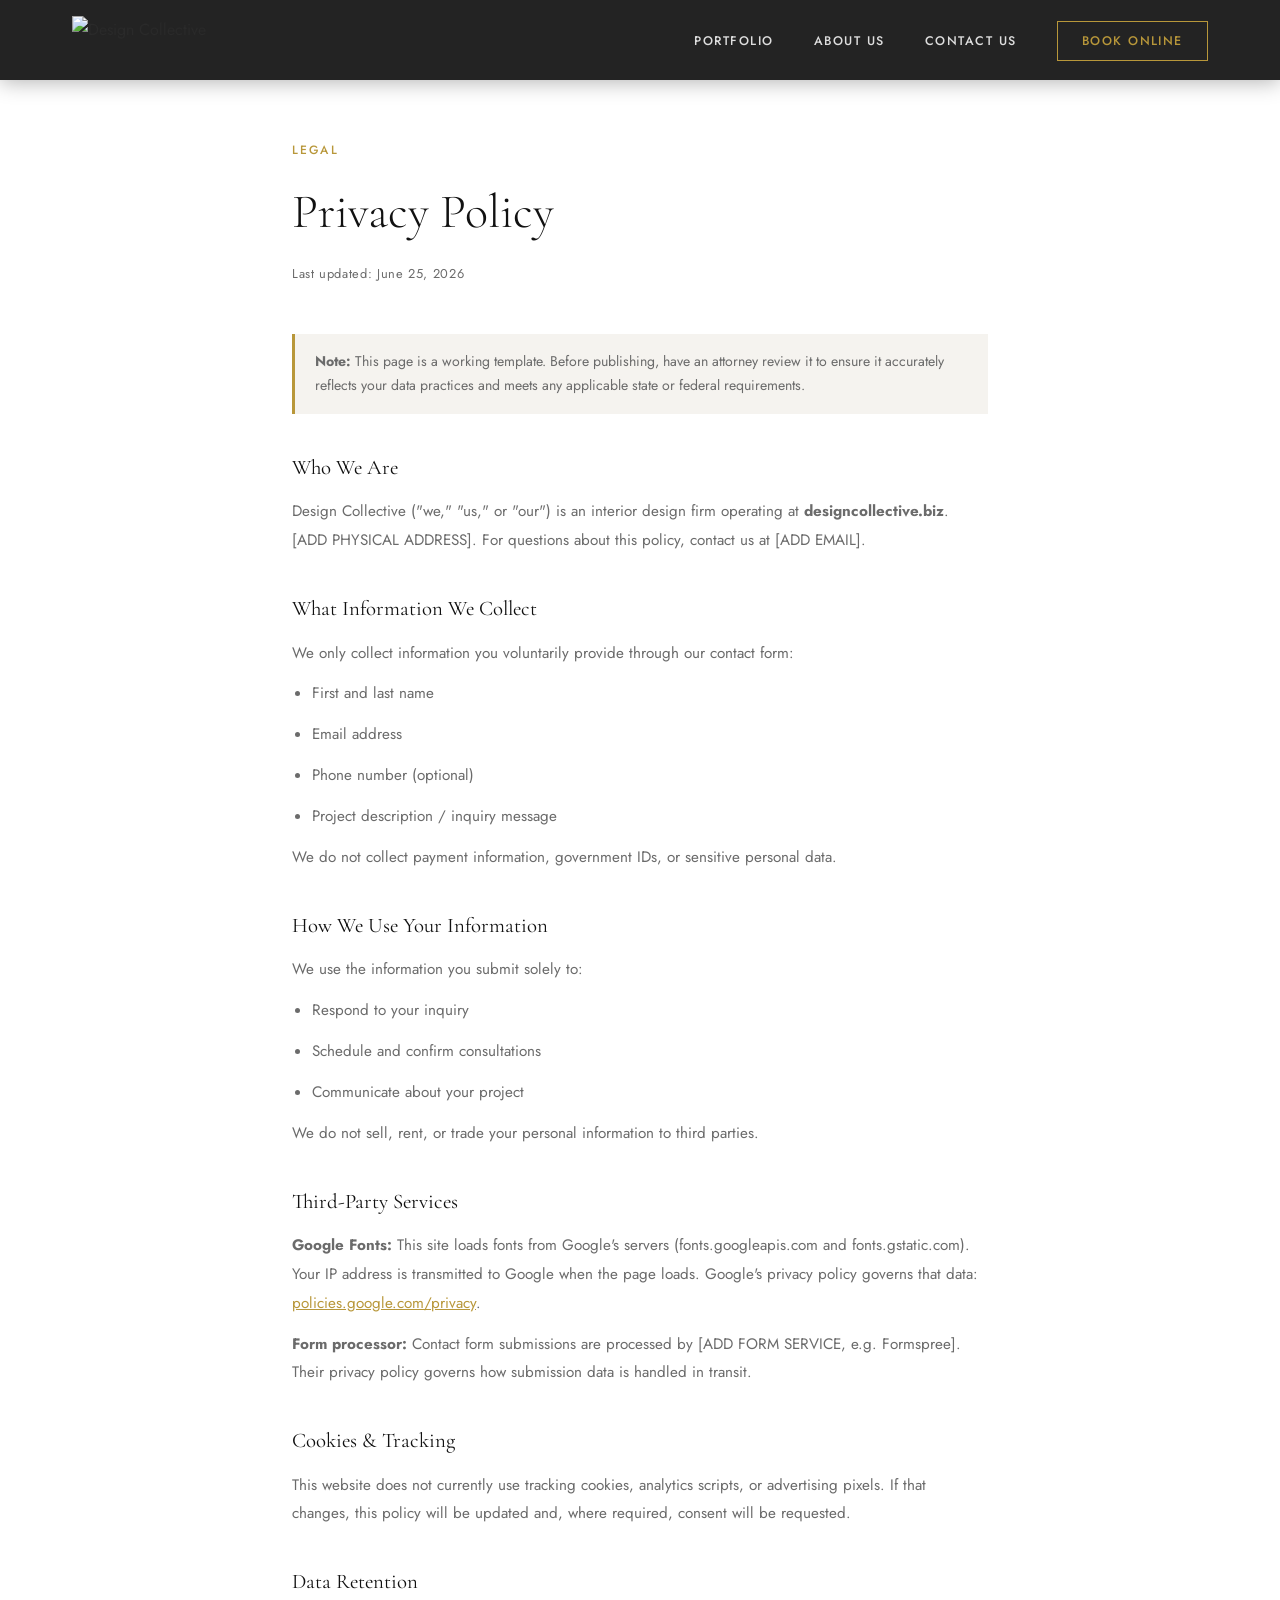
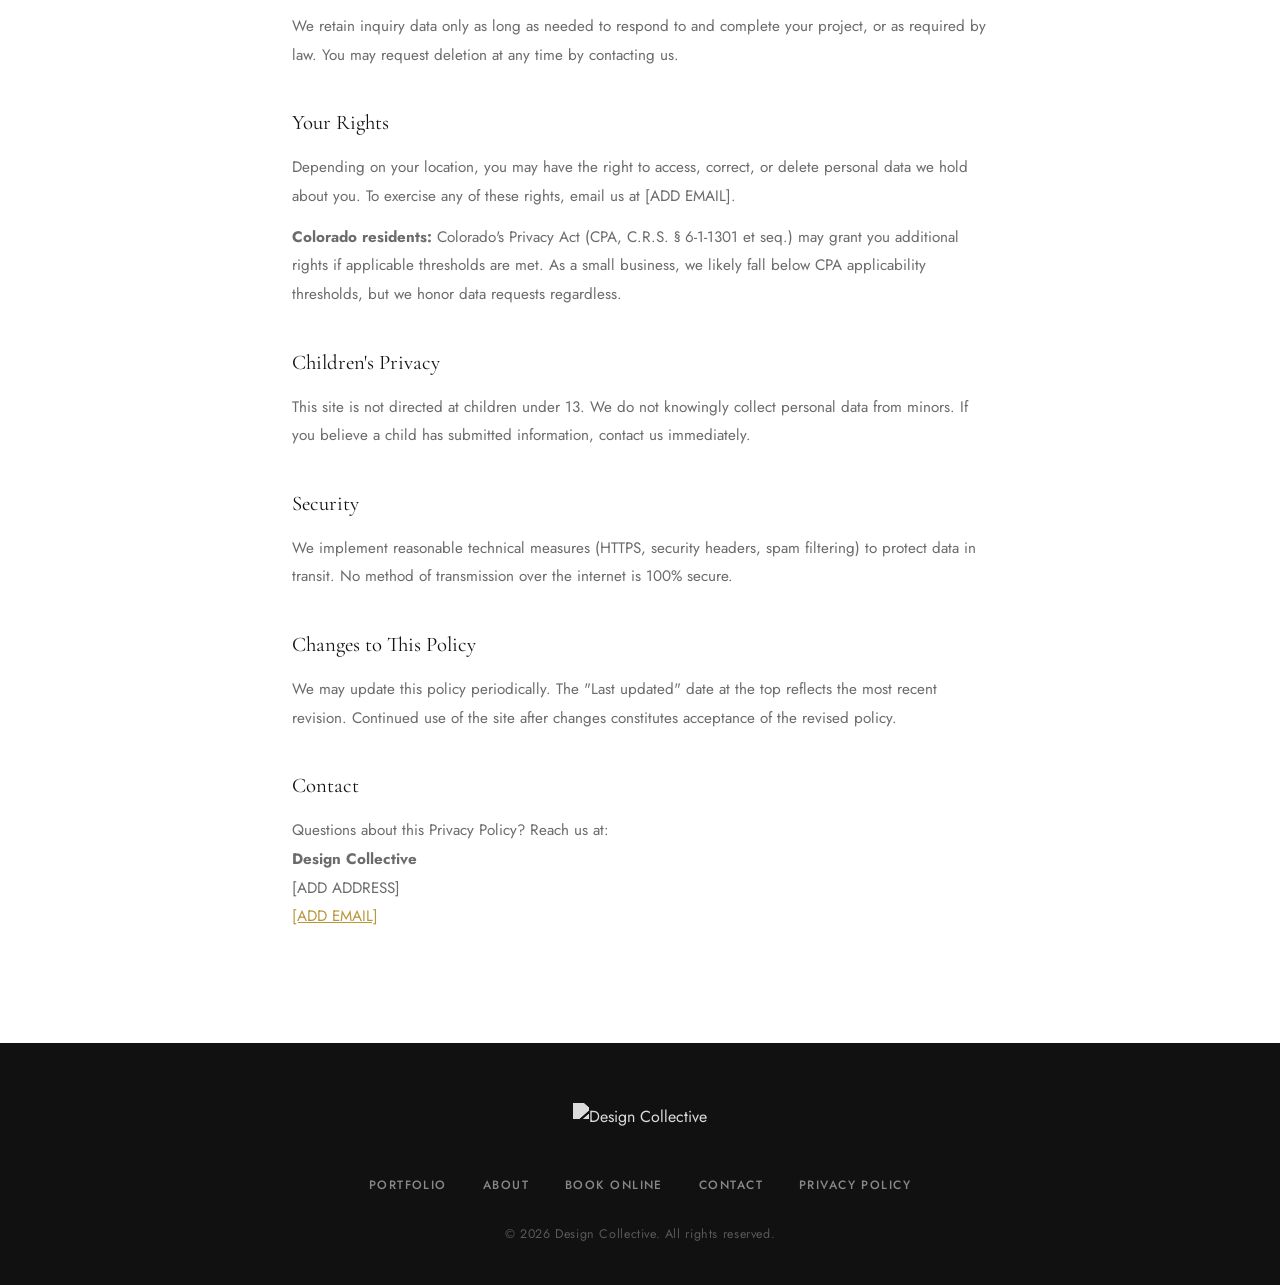
==== privacy-policy.html @ 3894b3c5 "Initial build — Design Collective website Static HTML/CSS/JS site rebuilt for Hostinger migration. I" ====
<!DOCTYPE html>
<html lang="en">
<head>
  <meta charset="UTF-8" />
  <meta name="viewport" content="width=device-width, initial-scale=1.0" />
  <title>Privacy Policy | Design Collective</title>
  <meta name="description" content="Privacy Policy for Design Collective." />
  <meta name="robots" content="noindex, follow" />
  <link rel="canonical" href="https://designcollective.biz/privacy-policy.html" />
  <link rel="icon" href="/favicon.ico" sizes="any" />
  <link rel="preconnect" href="https://fonts.googleapis.com" />
  <link rel="preconnect" href="https://fonts.gstatic.com" crossorigin />
  <link href="https://fonts.googleapis.com/css2?family=Cormorant+Garamond:ital,wght@0,300;0,400;0,600;1,300&family=Jost:wght@300;400;500&display=swap" rel="stylesheet" />
  <link rel="stylesheet" href="css/style.css" />
  <style>
    .policy-page { padding: 140px 0 100px; min-height: 100vh; }
    .policy-page h1 { font-family: var(--font-serif); font-size: clamp(2rem, 5vw, 3rem); font-weight: 300; margin-bottom: 8px; color: var(--dark); }
    .policy-page .updated { font-size: 0.8rem; color: var(--text-muted); letter-spacing: 0.05em; margin-bottom: 48px; }
    .policy-page h2 { font-family: var(--font-serif); font-size: 1.3rem; font-weight: 400; color: var(--dark); margin: 36px 0 12px; }
    .policy-page p, .policy-page li { font-size: 0.95rem; color: var(--text-muted); line-height: 1.9; margin-bottom: 12px; }
    .policy-page ul { padding-left: 20px; list-style: disc; }
    .policy-page a { color: var(--gold); text-decoration: underline; }
    .policy-page .notice { background: #f5f3ef; border-left: 3px solid var(--gold); padding: 16px 20px; margin: 24px 0; font-size: 0.88rem; color: var(--text-muted); line-height: 1.7; }
  </style>
</head>
<body>

  <header class="site-header" id="site-header">
    <nav class="nav-container">
      <a href="/" class="nav-logo">
        <img src="images/logo.png" alt="Design Collective" class="logo-img" />
      </a>
      <ul class="nav-links">
        <li><a href="/#portfolio">Portfolio</a></li>
        <li><a href="/#about">About Us</a></li>
        <li><a href="/#contact">Contact Us</a></li>
        <li><a href="/#book" class="nav-cta">Book Online</a></li>
      </ul>
    </nav>
  </header>

  <main class="policy-page">
    <div class="container" style="max-width: 760px;">

      <div class="section-label">Legal</div>
      <h1>Privacy Policy</h1>
      <p class="updated">Last updated: June 25, 2026</p>

      <div class="notice">
        <strong>Note:</strong> This page is a working template. Before publishing, have an attorney review it to ensure it accurately reflects your data practices and meets any applicable state or federal requirements.
      </div>

      <h2>Who We Are</h2>
      <p>Design Collective ("we," "us," or "our") is an interior design firm operating at <strong>designcollective.biz</strong>. [ADD PHYSICAL ADDRESS]. For questions about this policy, contact us at [ADD EMAIL].</p>

      <h2>What Information We Collect</h2>
      <p>We only collect information you voluntarily provide through our contact form:</p>
      <ul>
        <li>First and last name</li>
        <li>Email address</li>
        <li>Phone number (optional)</li>
        <li>Project description / inquiry message</li>
      </ul>
      <p>We do not collect payment information, government IDs, or sensitive personal data.</p>

      <h2>How We Use Your Information</h2>
      <p>We use the information you submit solely to:</p>
      <ul>
        <li>Respond to your inquiry</li>
        <li>Schedule and confirm consultations</li>
        <li>Communicate about your project</li>
      </ul>
      <p>We do not sell, rent, or trade your personal information to third parties.</p>

      <h2>Third-Party Services</h2>
      <p><strong>Google Fonts:</strong> This site loads fonts from Google's servers (fonts.googleapis.com and fonts.gstatic.com). Your IP address is transmitted to Google when the page loads. Google's privacy policy governs that data: <a href="https://policies.google.com/privacy" target="_blank" rel="noopener noreferrer">policies.google.com/privacy</a>.</p>
      <p><strong>Form processor:</strong> Contact form submissions are processed by [ADD FORM SERVICE, e.g. Formspree]. Their privacy policy governs how submission data is handled in transit.</p>

      <h2>Cookies &amp; Tracking</h2>
      <p>This website does not currently use tracking cookies, analytics scripts, or advertising pixels. If that changes, this policy will be updated and, where required, consent will be requested.</p>

      <h2>Data Retention</h2>
      <p>We retain inquiry data only as long as needed to respond to and complete your project, or as required by law. You may request deletion at any time by contacting us.</p>

      <h2>Your Rights</h2>
      <p>Depending on your location, you may have the right to access, correct, or delete personal data we hold about you. To exercise any of these rights, email us at [ADD EMAIL].</p>
      <p><strong>Colorado residents:</strong> Colorado's Privacy Act (CPA, C.R.S. § 6-1-1301 et seq.) may grant you additional rights if applicable thresholds are met. As a small business, we likely fall below CPA applicability thresholds, but we honor data requests regardless.</p>

      <h2>Children's Privacy</h2>
      <p>This site is not directed at children under 13. We do not knowingly collect personal data from minors. If you believe a child has submitted information, contact us immediately.</p>

      <h2>Security</h2>
      <p>We implement reasonable technical measures (HTTPS, security headers, spam filtering) to protect data in transit. No method of transmission over the internet is 100% secure.</p>

      <h2>Changes to This Policy</h2>
      <p>We may update this policy periodically. The "Last updated" date at the top reflects the most recent revision. Continued use of the site after changes constitutes acceptance of the revised policy.</p>

      <h2>Contact</h2>
      <p>Questions about this Privacy Policy? Reach us at:<br />
      <strong>Design Collective</strong><br />
      [ADD ADDRESS]<br />
      <a href="mailto:[ADD EMAIL]">[ADD EMAIL]</a></p>

    </div>
  </main>

  <footer class="site-footer">
    <div class="container footer-container">
      <div class="footer-logo">
        <img src="images/logo.png" alt="Design Collective" />
      </div>
      <div class="footer-links">
        <a href="/#portfolio">Portfolio</a>
        <a href="/#about">About</a>
        <a href="/#book">Book Online</a>
        <a href="/#contact">Contact</a>
        <a href="privacy-policy.html">Privacy Policy</a>
      </div>
      <p class="footer-copy">&copy; <span id="year"></span> Design Collective. All rights reserved.</p>
    </div>
  </footer>

  <script>
    document.getElementById('year').textContent = new Date().getFullYear();
    document.getElementById('site-header').classList.add('scrolled');
  </script>
</body>
</html>
---- css/style.css ----
/* =============================================
   DESIGN COLLECTIVE — Main Stylesheet
   ============================================= */

:root {
  --gold: #b8973a;
  --gold-light: #d4af5a;
  --dark: #111111;
  --dark-2: #1c1c1c;
  --mid: #3a3a3a;
  --light: #f5f3ef;
  --white: #ffffff;
  --text: #2a2a2a;
  --text-muted: #6b6b6b;

  --font-serif: 'Cormorant Garamond', Georgia, serif;
  --font-sans: 'Jost', system-ui, sans-serif;

  --nav-h: 80px;
  --section-pad: 100px;
  --radius: 2px;
  --transition: 0.3s ease;
}

/* ---- SKIP LINK (accessibility) ---- */
.skip-link {
  position: absolute;
  top: -100%;
  left: 16px;
  background: var(--gold);
  color: var(--white);
  padding: 10px 20px;
  font-size: 0.85rem;
  font-weight: 500;
  letter-spacing: 0.05em;
  z-index: 9999;
  transition: top 0.2s;
}
.skip-link:focus { top: 16px; }

/* ---- RESET ---- */
*, *::before, *::after { box-sizing: border-box; margin: 0; padding: 0; }
html { scroll-behavior: smooth; font-size: 16px; }
body {
  font-family: var(--font-sans);
  color: var(--text);
  background: var(--white);
  line-height: 1.7;
  -webkit-font-smoothing: antialiased;
}
img { display: block; max-width: 100%; height: auto; }
a { color: inherit; text-decoration: none; }
ul { list-style: none; }
button { cursor: pointer; border: none; background: none; font-family: inherit; }

/* ---- UTILITIES ---- */
.container {
  max-width: 1200px;
  margin: 0 auto;
  padding: 0 32px;
}
.section-label {
  font-family: var(--font-sans);
  font-size: 0.75rem;
  font-weight: 500;
  letter-spacing: 0.18em;
  text-transform: uppercase;
  color: var(--gold);
  margin-bottom: 12px;
}
.section-label.light { color: var(--gold-light); }

.section-title {
  font-family: var(--font-serif);
  font-size: clamp(2rem, 4vw, 3rem);
  font-weight: 300;
  color: var(--dark);
  line-height: 1.15;
  margin-bottom: 48px;
  text-align: center;
}
.section-title.left { text-align: left; margin-bottom: 24px; }
.section-title.light { color: var(--white); }

.btn {
  display: inline-block;
  font-family: var(--font-sans);
  font-size: 0.8rem;
  font-weight: 500;
  letter-spacing: 0.15em;
  text-transform: uppercase;
  padding: 14px 36px;
  border: 1px solid transparent;
  transition: background var(--transition), color var(--transition), border-color var(--transition);
}
.btn-gold {
  background: var(--gold);
  color: var(--white);
  border-color: var(--gold);
}
.btn-gold:hover {
  background: var(--gold-light);
  border-color: var(--gold-light);
}
.btn-outline {
  background: transparent;
  color: var(--dark);
  border-color: var(--dark);
}
.btn-outline:hover {
  background: var(--dark);
  color: var(--white);
}
.full-width { width: 100%; text-align: center; }

/* ============================================
   NAVIGATION
   ============================================ */
.site-header {
  position: fixed;
  top: 0; left: 0; right: 0;
  z-index: 1000;
  height: var(--nav-h);
  background: rgba(17, 17, 17, 0.92);
  backdrop-filter: blur(8px);
  transition: box-shadow var(--transition);
}
.site-header.scrolled { box-shadow: 0 2px 20px rgba(0,0,0,0.3); }

.nav-container {
  max-width: 1200px;
  margin: 0 auto;
  padding: 0 32px;
  height: 100%;
  display: flex;
  align-items: center;
  justify-content: space-between;
}
.nav-logo { display: flex; align-items: center; }
.logo-img { height: 48px; width: auto; }

.nav-links {
  display: flex;
  align-items: center;
  gap: 40px;
}
.nav-links a {
  font-size: 0.78rem;
  font-weight: 500;
  letter-spacing: 0.12em;
  text-transform: uppercase;
  color: rgba(255,255,255,0.85);
  transition: color var(--transition);
}
.nav-links a:hover { color: var(--gold-light); }
.nav-links .nav-cta {
  padding: 10px 24px;
  border: 1px solid var(--gold);
  color: var(--gold);
}
.nav-links .nav-cta:hover {
  background: var(--gold);
  color: var(--white);
}

.nav-toggle {
  display: none;
  flex-direction: column;
  gap: 5px;
  padding: 4px;
}
.nav-toggle span {
  display: block;
  width: 24px;
  height: 1.5px;
  background: var(--white);
  transition: transform var(--transition), opacity var(--transition);
}
.nav-toggle.open span:nth-child(1) { transform: translateY(6.5px) rotate(45deg); }
.nav-toggle.open span:nth-child(2) { opacity: 0; }
.nav-toggle.open span:nth-child(3) { transform: translateY(-6.5px) rotate(-45deg); }

/* ============================================
   HERO
   ============================================ */
.hero {
  position: relative;
  height: 100vh;
  min-height: 600px;
  display: flex;
  align-items: center;
  justify-content: center;
  text-align: center;
  overflow: hidden;
}
.hero-bg {
  position: absolute;
  inset: 0;
}
.hero-img {
  width: 100%;
  height: 100%;
  object-fit: cover;
  object-position: center;
}
.hero-overlay {
  position: absolute;
  inset: 0;
  background: linear-gradient(to bottom, rgba(10,10,10,0.55) 0%, rgba(10,10,10,0.45) 100%);
}
.hero-content {
  position: relative;
  z-index: 2;
  color: var(--white);
  max-width: 720px;
  padding: 0 24px;
}
.hero-eyebrow {
  font-size: 0.75rem;
  font-weight: 500;
  letter-spacing: 0.2em;
  text-transform: uppercase;
  color: var(--gold-light);
  margin-bottom: 20px;
}
.hero-headline {
  font-family: var(--font-serif);
  font-size: clamp(3rem, 7vw, 5.5rem);
  font-weight: 300;
  line-height: 1.05;
  margin-bottom: 24px;
}
.hero-headline em {
  font-style: italic;
  color: var(--gold-light);
}
.hero-sub {
  font-size: 1rem;
  font-weight: 300;
  color: rgba(255,255,255,0.8);
  margin-bottom: 40px;
  line-height: 1.8;
}
.br-hide { display: none; }
@media (min-width: 700px) { .br-hide { display: block; } }

/* ============================================
   SERVICES
   ============================================ */
.services {
  padding: var(--section-pad) 0;
  background: var(--light);
  text-align: center;
}
.services-grid {
  display: grid;
  grid-template-columns: repeat(auto-fit, minmax(300px, 1fr));
  gap: 2px;
}
.service-card {
  background: var(--white);
  overflow: hidden;
  display: flex;
  flex-direction: column;
  transition: box-shadow var(--transition);
}
.service-card:hover { box-shadow: 0 12px 40px rgba(0,0,0,0.1); }

.service-img-wrap {
  width: 100%;
  aspect-ratio: 4/3;
  overflow: hidden;
}
.service-img-wrap img {
  width: 100%;
  height: 100%;
  object-fit: cover;
  transition: transform 0.6s ease;
}
.service-card:hover .service-img-wrap img { transform: scale(1.04); }

.service-body {
  padding: 32px 28px 40px;
  text-align: left;
}
.service-body h3 {
  font-family: var(--font-serif);
  font-size: 1.4rem;
  font-weight: 400;
  color: var(--dark);
  margin-bottom: 12px;
}
.service-body p {
  font-size: 0.92rem;
  color: var(--text-muted);
  line-height: 1.8;
}

/* ============================================
   PORTFOLIO
   ============================================ */
.portfolio {
  padding: var(--section-pad) 0;
  background: var(--white);
  text-align: center;
}
.portfolio-grid {
  display: grid;
  grid-template-columns: repeat(3, 1fr);
  gap: 4px;
}
.portfolio-item {
  position: relative;
  aspect-ratio: 1;
  overflow: hidden;
  cursor: pointer;
}
.portfolio-item img {
  width: 100%;
  height: 100%;
  object-fit: cover;
  transition: transform 0.6s ease;
}
.portfolio-item:hover img { transform: scale(1.06); }
.portfolio-overlay {
  position: absolute;
  inset: 0;
  background: rgba(17,17,17,0.55);
  display: flex;
  align-items: center;
  justify-content: center;
  opacity: 0;
  transition: opacity var(--transition);
}
.portfolio-item:hover .portfolio-overlay { opacity: 1; }
.portfolio-overlay span {
  font-size: 0.75rem;
  font-weight: 500;
  letter-spacing: 0.18em;
  text-transform: uppercase;
  color: var(--white);
  border: 1px solid rgba(255,255,255,0.6);
  padding: 10px 20px;
}

/* ============================================
   ABOUT
   ============================================ */
.about {
  padding: var(--section-pad) 0;
  background: var(--light);
}
.about-container {
  display: grid;
  grid-template-columns: 1fr 1fr;
  gap: 80px;
  align-items: center;
}
.about-img-wrap {
  aspect-ratio: 3/4;
  overflow: hidden;
}
.about-img-wrap img {
  width: 100%;
  height: 100%;
  object-fit: cover;
}
.about-content p {
  font-size: 0.95rem;
  color: var(--text-muted);
  line-height: 1.9;
  margin-bottom: 20px;
}
.about-content .btn { margin-top: 12px; }

/* ============================================
   TESTIMONIALS
   ============================================ */
.testimonials {
  position: relative;
  padding: var(--section-pad) 0;
  text-align: center;
}
.testimonials-bg {
  position: absolute;
  inset: 0;
}
.testimonials-bg img {
  width: 100%;
  height: 100%;
  object-fit: cover;
}
.testimonials-overlay {
  position: absolute;
  inset: 0;
  background: rgba(12,12,12,0.78);
}
.testimonials .container { position: relative; z-index: 2; }
.testimonials-grid {
  display: grid;
  grid-template-columns: repeat(auto-fit, minmax(280px, 1fr));
  gap: 32px;
}
.testimonial-card {
  background: rgba(255,255,255,0.06);
  border: 1px solid rgba(184,151,58,0.25);
  padding: 36px 32px;
  text-align: left;
}
.testimonial-card p {
  font-family: var(--font-serif);
  font-size: 1.05rem;
  font-weight: 300;
  font-style: italic;
  color: rgba(255,255,255,0.9);
  line-height: 1.8;
  margin-bottom: 20px;
}
.testimonial-card footer {
  font-size: 0.78rem;
  letter-spacing: 0.1em;
  text-transform: uppercase;
  color: var(--gold-light);
}

/* ============================================
   BOOK / CONTACT
   ============================================ */
.book {
  padding: var(--section-pad) 0;
  background: var(--white);
}
.book-container {
  display: grid;
  grid-template-columns: 1fr 1fr;
  gap: 80px;
  align-items: start;
}
.book-text p {
  font-size: 0.95rem;
  color: var(--text-muted);
  line-height: 1.9;
  margin-bottom: 28px;
}
.availability-list li {
  font-size: 0.85rem;
  font-weight: 500;
  letter-spacing: 0.05em;
  color: var(--text);
  padding: 10px 0;
  border-bottom: 1px solid #e8e8e8;
}
.availability-list li::before {
  content: '— ';
  color: var(--gold);
}

/* Contact Form */
.contact-form {
  display: flex;
  flex-direction: column;
  gap: 20px;
}
.form-row {
  display: grid;
  grid-template-columns: 1fr 1fr;
  gap: 20px;
}
.form-group {
  display: flex;
  flex-direction: column;
  gap: 6px;
}
.form-group label {
  font-size: 0.75rem;
  font-weight: 500;
  letter-spacing: 0.1em;
  text-transform: uppercase;
  color: var(--text-muted);
}
.form-group input,
.form-group textarea {
  font-family: var(--font-sans);
  font-size: 0.95rem;
  color: var(--text);
  background: var(--light);
  border: 1px solid #ddd;
  padding: 12px 16px;
  outline: none;
  transition: border-color var(--transition);
  border-radius: var(--radius);
  resize: vertical;
}
.form-group input:focus,
.form-group textarea:focus {
  border-color: var(--gold);
}
.form-required-note {
  font-size: 0.78rem;
  color: var(--text-muted);
  margin-top: -8px;
}
.field-error {
  display: none;
  font-size: 0.78rem;
  color: #c0392b;
  margin-top: 4px;
}
.form-group input.invalid,
.form-group textarea.invalid {
  border-color: #c0392b;
}
.form-group input.invalid + .field-error,
.form-group textarea.invalid + .field-error {
  display: block;
}
.form-success {
  display: none;
  text-align: center;
  color: var(--gold);
  font-size: 0.9rem;
  letter-spacing: 0.05em;
  padding-top: 4px;
}
.form-success.visible { display: block; }

/* ---- FOCUS STYLES (accessibility) ---- */
a:focus-visible,
button:focus-visible,
input:focus-visible,
textarea:focus-visible,
select:focus-visible {
  outline: 2px solid var(--gold);
  outline-offset: 3px;
}

/* ============================================
   FOOTER
   ============================================ */
.site-footer {
  background: var(--dark);
  padding: 60px 0 40px;
}
.footer-container {
  display: flex;
  flex-direction: column;
  align-items: center;
  gap: 28px;
}
.footer-logo img { height: 44px; width: auto; filter: brightness(0) invert(1); opacity: 0.85; }
.footer-links {
  display: flex;
  gap: 36px;
  flex-wrap: wrap;
  justify-content: center;
}
.footer-links a {
  font-size: 0.75rem;
  font-weight: 500;
  letter-spacing: 0.12em;
  text-transform: uppercase;
  color: rgba(255,255,255,0.5);
  transition: color var(--transition);
}
.footer-links a:hover { color: var(--gold-light); }
.footer-copy {
  font-size: 0.78rem;
  color: rgba(255,255,255,0.3);
  letter-spacing: 0.05em;
}

/* ============================================
   RESPONSIVE
   ============================================ */
@media (max-width: 900px) {
  :root { --section-pad: 70px; }

  .portfolio-grid { grid-template-columns: repeat(2, 1fr); }

  .about-container,
  .book-container {
    grid-template-columns: 1fr;
    gap: 48px;
  }
  .about-img-wrap { aspect-ratio: 16/9; }
}

@media (max-width: 680px) {
  :root { --section-pad: 56px; }

  .nav-links {
    display: none;
    position: fixed;
    top: var(--nav-h);
    left: 0; right: 0;
    background: var(--dark-2);
    flex-direction: column;
    gap: 0;
    padding: 24px 0;
  }
  .nav-links.open { display: flex; }
  .nav-links a {
    display: block;
    width: 100%;
    padding: 14px 32px;
    text-align: center;
  }
  .nav-links .nav-cta {
    margin: 12px 32px 0;
    width: calc(100% - 64px);
  }

  .nav-toggle { display: flex; }

  .portfolio-grid { grid-template-columns: repeat(2, 1fr); }

  .form-row { grid-template-columns: 1fr; }

  .services-grid { gap: 16px; }
}

@media (max-width: 480px) {
  .portfolio-grid { grid-template-columns: 1fr; }
  .container { padding: 0 20px; }
}
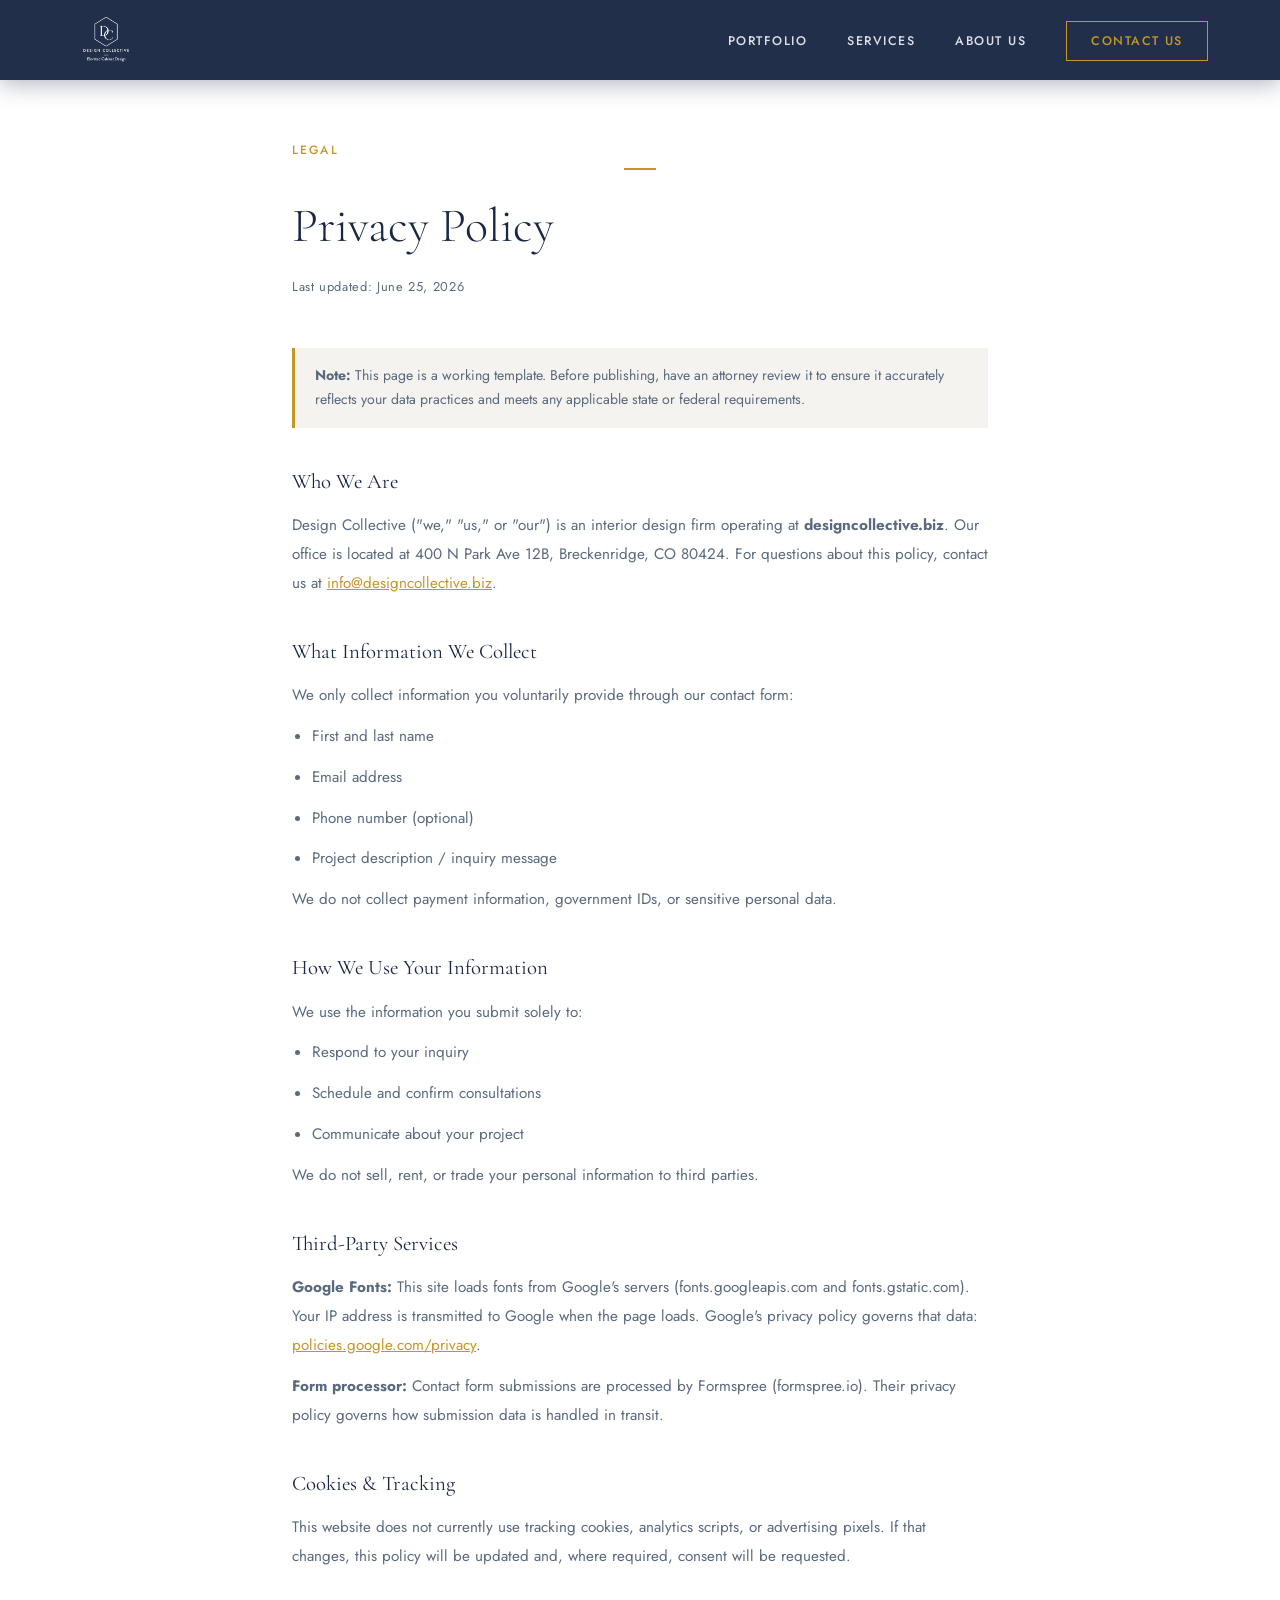
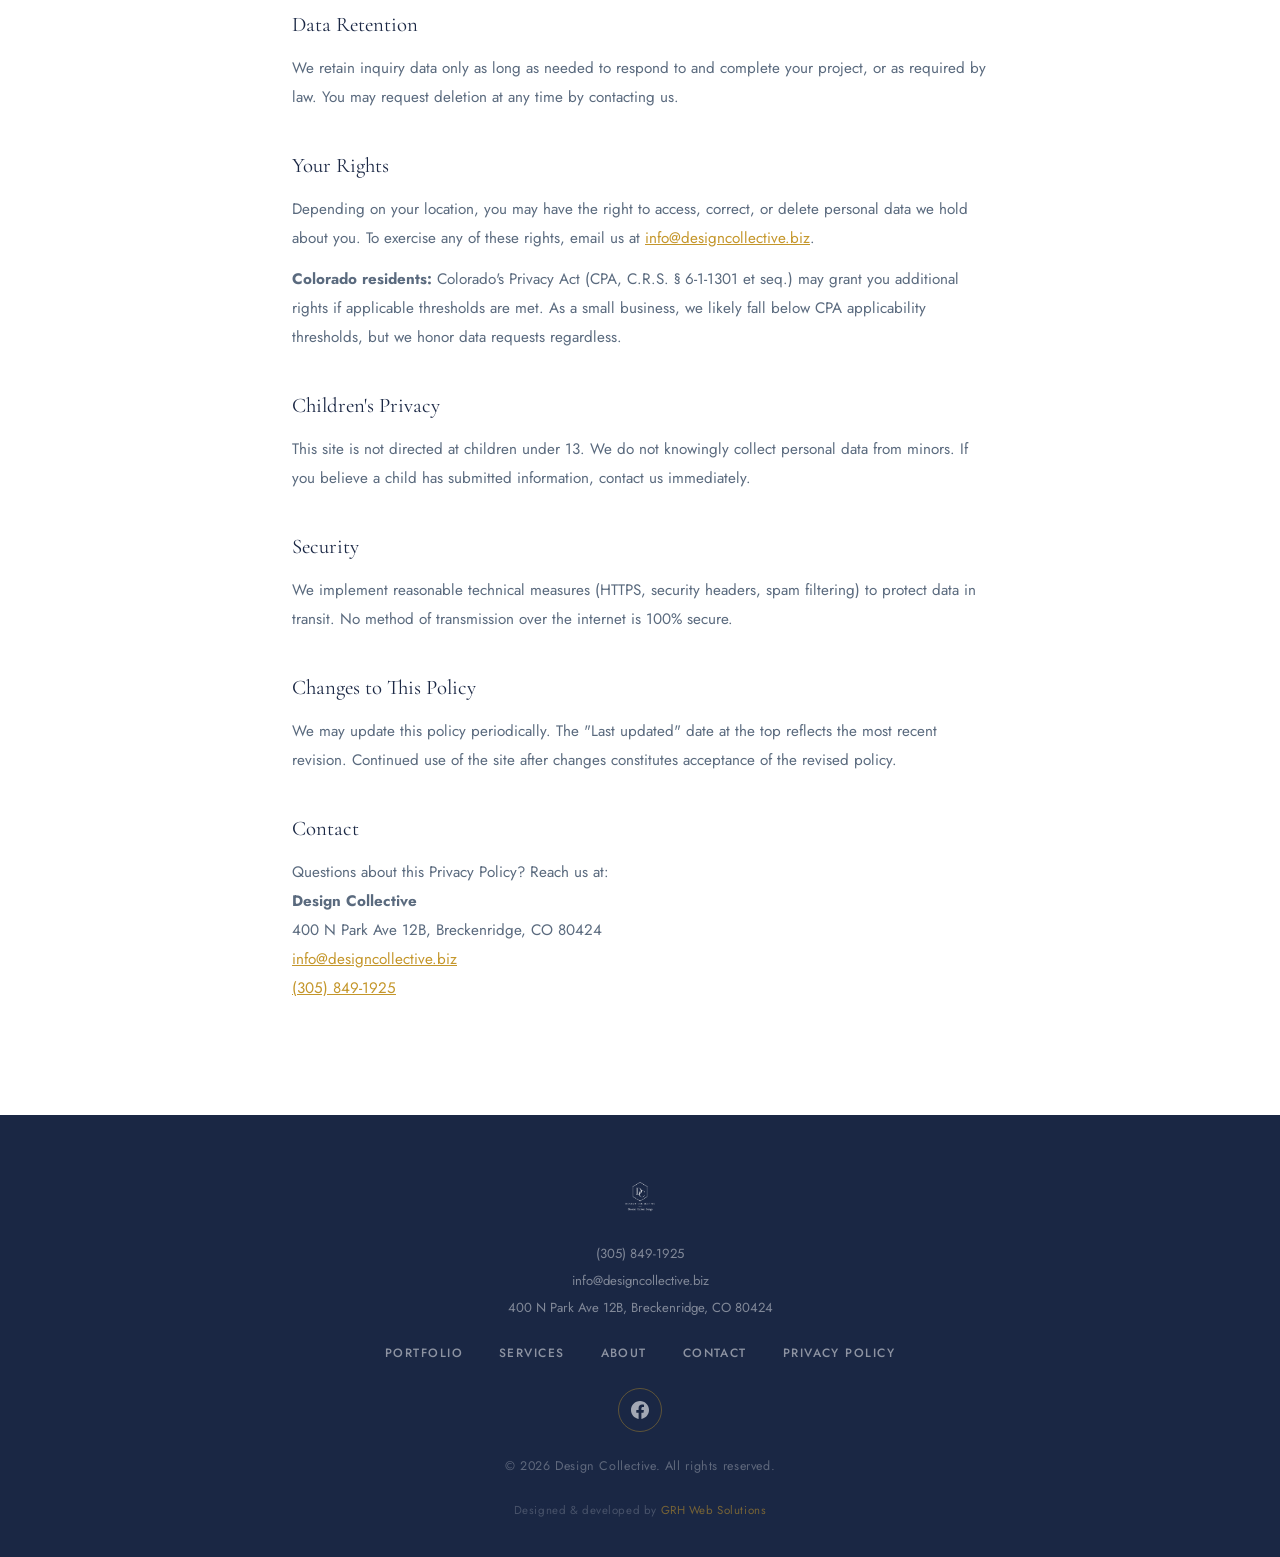
==== commit 8255488f: "Add business info, social icons, lightbox, section flair, mobile polish - Business info: phone (305-" ====
--- a/privacy-policy.html
+++ b/privacy-policy.html
@@ -32,9 +32,9 @@
       </a>
       <ul class="nav-links">
         <li><a href="/#portfolio">Portfolio</a></li>
+        <li><a href="/#services">Services</a></li>
         <li><a href="/#about">About Us</a></li>
-        <li><a href="/#contact">Contact Us</a></li>
-        <li><a href="/#book" class="nav-cta">Book Online</a></li>
+        <li><a href="/#contact" class="nav-cta">Contact Us</a></li>
       </ul>
     </nav>
   </header>
@@ -51,7 +51,7 @@
       </div>
 
       <h2>Who We Are</h2>
-      <p>Design Collective ("we," "us," or "our") is an interior design firm operating at <strong>designcollective.biz</strong>. [ADD PHYSICAL ADDRESS]. For questions about this policy, contact us at [ADD EMAIL].</p>
+      <p>Design Collective ("we," "us," or "our") is an interior design firm operating at <strong>designcollective.biz</strong>. Our office is located at 400 N Park Ave 12B, Breckenridge, CO 80424. For questions about this policy, contact us at <a href="mailto:info@designcollective.biz">info@designcollective.biz</a>.</p>
 
       <h2>What Information We Collect</h2>
       <p>We only collect information you voluntarily provide through our contact form:</p>
@@ -74,7 +74,7 @@
 
       <h2>Third-Party Services</h2>
       <p><strong>Google Fonts:</strong> This site loads fonts from Google's servers (fonts.googleapis.com and fonts.gstatic.com). Your IP address is transmitted to Google when the page loads. Google's privacy policy governs that data: <a href="https://policies.google.com/privacy" target="_blank" rel="noopener noreferrer">policies.google.com/privacy</a>.</p>
-      <p><strong>Form processor:</strong> Contact form submissions are processed by [ADD FORM SERVICE, e.g. Formspree]. Their privacy policy governs how submission data is handled in transit.</p>
+      <p><strong>Form processor:</strong> Contact form submissions are processed by Formspree (formspree.io). Their privacy policy governs how submission data is handled in transit.</p>
 
       <h2>Cookies &amp; Tracking</h2>
       <p>This website does not currently use tracking cookies, analytics scripts, or advertising pixels. If that changes, this policy will be updated and, where required, consent will be requested.</p>
@@ -83,7 +83,7 @@
       <p>We retain inquiry data only as long as needed to respond to and complete your project, or as required by law. You may request deletion at any time by contacting us.</p>
 
       <h2>Your Rights</h2>
-      <p>Depending on your location, you may have the right to access, correct, or delete personal data we hold about you. To exercise any of these rights, email us at [ADD EMAIL].</p>
+      <p>Depending on your location, you may have the right to access, correct, or delete personal data we hold about you. To exercise any of these rights, email us at <a href="mailto:info@designcollective.biz">info@designcollective.biz</a>.</p>
       <p><strong>Colorado residents:</strong> Colorado's Privacy Act (CPA, C.R.S. § 6-1-1301 et seq.) may grant you additional rights if applicable thresholds are met. As a small business, we likely fall below CPA applicability thresholds, but we honor data requests regardless.</p>
 
       <h2>Children's Privacy</h2>
@@ -98,8 +98,9 @@
       <h2>Contact</h2>
       <p>Questions about this Privacy Policy? Reach us at:<br />
       <strong>Design Collective</strong><br />
-      [ADD ADDRESS]<br />
-      <a href="mailto:[ADD EMAIL]">[ADD EMAIL]</a></p>
+      400 N Park Ave 12B, Breckenridge, CO 80424<br />
+      <a href="mailto:info@designcollective.biz">info@designcollective.biz</a><br />
+      <a href="tel:+13058491925">(305) 849-1925</a></p>
 
     </div>
   </main>
@@ -109,14 +110,25 @@
       <div class="footer-logo">
         <img src="images/logo.png" alt="Design Collective" />
       </div>
+      <address class="footer-contact">
+        <a href="tel:+13058491925">(305) 849-1925</a>
+        <a href="mailto:info@designcollective.biz">info@designcollective.biz</a>
+        <span>400 N Park Ave 12B, Breckenridge, CO 80424</span>
+      </address>
       <div class="footer-links">
         <a href="/#portfolio">Portfolio</a>
+        <a href="/#services">Services</a>
         <a href="/#about">About</a>
-        <a href="/#book">Book Online</a>
         <a href="/#contact">Contact</a>
         <a href="privacy-policy.html">Privacy Policy</a>
       </div>
+      <div class="footer-socials">
+        <a href="https://www.facebook.com/61590695019746/" target="_blank" rel="noopener noreferrer" class="social-icon" aria-label="Design Collective on Facebook">
+          <svg xmlns="http://www.w3.org/2000/svg" viewBox="0 0 24 24" aria-hidden="true" focusable="false"><path d="M24 12.073c0-6.627-5.373-12-12-12s-12 5.373-12 12c0 5.99 4.388 10.954 10.125 11.854v-8.385H7.078v-3.47h3.047V9.43c0-3.007 1.792-4.669 4.533-4.669 1.312 0 2.686.235 2.686.235v2.953H15.83c-1.491 0-1.956.925-1.956 1.874v2.25h3.328l-.532 3.47h-2.796v8.385C19.612 23.027 24 18.062 24 12.073z"/></svg>
+        </a>
+      </div>
       <p class="footer-copy">&copy; <span id="year"></span> Design Collective. All rights reserved.</p>
+      <p class="footer-credit">Designed &amp; developed by <a href="https://grhwebsolutions.com" target="_blank" rel="noopener noreferrer">GRH Web Solutions</a></p>
     </div>
   </footer>
 
--- a/css/style.css
+++ b/css/style.css
@@ -3,15 +3,17 @@
    ============================================= */
 
 :root {
-  --gold: #b8973a;
-  --gold-light: #d4af5a;
-  --dark: #111111;
-  --dark-2: #1c1c1c;
-  --mid: #3a3a3a;
-  --light: #f5f3ef;
+  --gold: #c4962a;
+  --gold-light: #d4aa3e;
+  --navy: #1a2744;
+  --navy-2: #152036;
+  --navy-mid: #2e4070;
+  --dark: #1a2744;
+  --dark-2: #152036;
+  --light: #eef2f9;
   --white: #ffffff;
-  --text: #2a2a2a;
-  --text-muted: #6b6b6b;
+  --text: #1e2a3a;
+  --text-muted: #5a6a7e;
 
   --font-serif: 'Cormorant Garamond', Georgia, serif;
   --font-sans: 'Jost', system-ui, sans-serif;
@@ -66,15 +68,25 @@
   letter-spacing: 0.18em;
   text-transform: uppercase;
   color: var(--gold);
-  margin-bottom: 12px;
+  margin-bottom: 16px;
+}
+.section-label::after {
+  content: '';
+  display: block;
+  width: 32px;
+  height: 1.5px;
+  background: var(--gold);
+  margin: 8px auto 0;
 }
 .section-label.light { color: var(--gold-light); }
+.section-label.light::after { background: var(--gold-light); }
+.about .section-label::after { margin-left: 0; margin-right: auto; }
 
 .section-title {
   font-family: var(--font-serif);
   font-size: clamp(2rem, 4vw, 3rem);
   font-weight: 300;
-  color: var(--dark);
+  color: var(--navy);
   line-height: 1.15;
   margin-bottom: 48px;
   text-align: center;
@@ -104,14 +116,23 @@
 }
 .btn-outline {
   background: transparent;
-  color: var(--dark);
-  border-color: var(--dark);
+  color: var(--navy);
+  border-color: var(--navy);
 }
 .btn-outline:hover {
-  background: var(--dark);
+  background: var(--navy);
   color: var(--white);
 }
 .full-width { width: 100%; text-align: center; }
+
+/* ---- FOCUS STYLES (accessibility) ---- */
+a:focus-visible,
+button:focus-visible,
+input:focus-visible,
+textarea:focus-visible {
+  outline: 2px solid var(--gold);
+  outline-offset: 3px;
+}
 
 /* ============================================
    NAVIGATION
@@ -121,11 +142,11 @@
   top: 0; left: 0; right: 0;
   z-index: 1000;
   height: var(--nav-h);
-  background: rgba(17, 17, 17, 0.92);
+  background: rgba(26, 39, 68, 0.96);
   backdrop-filter: blur(8px);
   transition: box-shadow var(--transition);
 }
-.site-header.scrolled { box-shadow: 0 2px 20px rgba(0,0,0,0.3); }
+.site-header.scrolled { box-shadow: 0 2px 24px rgba(26,39,68,0.4); }
 
 .nav-container {
   max-width: 1200px;
@@ -136,8 +157,15 @@
   align-items: center;
   justify-content: space-between;
 }
-.nav-logo { display: flex; align-items: center; }
-.logo-img { height: 48px; width: auto; }
+.nav-logo {
+  display: flex;
+  align-items: center;
+}
+.logo-img {
+  height: 68px;
+  width: auto;
+  filter: brightness(0) invert(1);
+}
 
 .nav-links {
   display: flex;
@@ -186,12 +214,12 @@
 .hero {
   position: relative;
   height: 100vh;
-  min-height: 600px;
-  display: flex;
-  align-items: center;
-  justify-content: center;
-  text-align: center;
+  min-height: 620px;
+  display: flex;
+  align-items: center;
+  justify-content: center;
   overflow: hidden;
+  background-color: var(--navy);
 }
 .hero-bg {
   position: absolute;
@@ -201,19 +229,44 @@
   width: 100%;
   height: 100%;
   object-fit: cover;
-  object-position: center;
+  object-position: center right;
 }
 .hero-overlay {
   position: absolute;
   inset: 0;
-  background: linear-gradient(to bottom, rgba(10,10,10,0.55) 0%, rgba(10,10,10,0.45) 100%);
-}
+  background: linear-gradient(
+    to right,
+    rgba(26,39,68,0.72) 0%,
+    rgba(26,39,68,0.68) 40%,
+    rgba(26,39,68,0.58) 100%
+  );
+}
+
+/* Split layout: logo left | content right */
+.hero-split {
+  position: relative;
+  z-index: 3;
+  display: grid;
+  grid-template-columns: 1fr 1.15fr;
+  align-items: center;
+  gap: 56px;
+  max-width: 1200px;
+  width: 100%;
+  padding: 0 56px;
+}
+
+.hero-brand {
+  display: flex;
+  align-items: center;
+  justify-content: center;
+}
+.hero-brand img {
+  width: clamp(200px, 26vw, 340px);
+  filter: brightness(0) invert(1) drop-shadow(0 2px 20px rgba(0,0,0,0.4));
+}
+
 .hero-content {
-  position: relative;
-  z-index: 2;
   color: var(--white);
-  max-width: 720px;
-  padding: 0 24px;
 }
 .hero-eyebrow {
   font-size: 0.75rem;
@@ -225,7 +278,7 @@
 }
 .hero-headline {
   font-family: var(--font-serif);
-  font-size: clamp(3rem, 7vw, 5.5rem);
+  font-size: clamp(2.8rem, 5.5vw, 5rem);
   font-weight: 300;
   line-height: 1.05;
   margin-bottom: 24px;
@@ -235,14 +288,79 @@
   color: var(--gold-light);
 }
 .hero-sub {
-  font-size: 1rem;
+  font-size: 0.97rem;
   font-weight: 300;
-  color: rgba(255,255,255,0.8);
+  color: rgba(255,255,255,0.82);
   margin-bottom: 40px;
-  line-height: 1.8;
-}
-.br-hide { display: none; }
-@media (min-width: 700px) { .br-hide { display: block; } }
+  line-height: 1.85;
+  max-width: 440px;
+}
+
+/* ============================================
+   VALUE BAR
+   ============================================ */
+.value-bar {
+  background: var(--navy);
+  border-top: 2px solid var(--gold);
+  padding: 22px 0;
+}
+.value-bar-grid {
+  display: grid;
+  grid-template-columns: repeat(4, 1fr);
+  gap: 8px;
+}
+.value-item {
+  display: flex;
+  align-items: center;
+  justify-content: center;
+  gap: 10px;
+  color: rgba(255,255,255,0.9);
+  font-size: 0.72rem;
+  font-weight: 500;
+  letter-spacing: 0.14em;
+  text-transform: uppercase;
+  padding: 6px 0;
+}
+.value-item::before {
+  content: '✓';
+  display: flex;
+  align-items: center;
+  justify-content: center;
+  width: 22px;
+  height: 22px;
+  border-radius: 50%;
+  background: var(--gold);
+  color: var(--white);
+  font-size: 0.7rem;
+  font-weight: 700;
+  flex-shrink: 0;
+}
+
+/* ── Subtle gold dot pattern on light sections ── */
+.services,
+.about,
+.portfolio,
+.contact-section {
+  position: relative;
+}
+.services::before,
+.about::before,
+.portfolio::before,
+.contact-section::before {
+  content: '';
+  position: absolute;
+  inset: 0;
+  background-image: radial-gradient(circle, rgba(196,150,42,0.11) 1px, transparent 1px);
+  background-size: 28px 28px;
+  pointer-events: none;
+}
+.services .container,
+.about .container,
+.portfolio .container,
+.contact-section .container {
+  position: relative;
+  z-index: 1;
+}
 
 /* ============================================
    SERVICES
@@ -254,7 +372,7 @@
 }
 .services-grid {
   display: grid;
-  grid-template-columns: repeat(auto-fit, minmax(300px, 1fr));
+  grid-template-columns: repeat(3, 1fr);
   gap: 2px;
 }
 .service-card {
@@ -264,7 +382,7 @@
   flex-direction: column;
   transition: box-shadow var(--transition);
 }
-.service-card:hover { box-shadow: 0 12px 40px rgba(0,0,0,0.1); }
+.service-card:hover { box-shadow: 0 12px 40px rgba(26,39,68,0.12); }
 
 .service-img-wrap {
   width: 100%;
@@ -287,7 +405,7 @@
   font-family: var(--font-serif);
   font-size: 1.4rem;
   font-weight: 400;
-  color: var(--dark);
+  color: var(--navy);
   margin-bottom: 12px;
 }
 .service-body p {
@@ -313,7 +431,7 @@
   position: relative;
   aspect-ratio: 1;
   overflow: hidden;
-  cursor: pointer;
+  cursor: zoom-in;
 }
 .portfolio-item img {
   width: 100%;
@@ -325,7 +443,7 @@
 .portfolio-overlay {
   position: absolute;
   inset: 0;
-  background: rgba(17,17,17,0.55);
+  background: rgba(26,39,68,0.6);
   display: flex;
   align-items: center;
   justify-content: center;
@@ -357,7 +475,7 @@
   align-items: center;
 }
 .about-img-wrap {
-  aspect-ratio: 3/4;
+  aspect-ratio: 4/3;
   overflow: hidden;
 }
 .about-img-wrap img {
@@ -393,7 +511,7 @@
 .testimonials-overlay {
   position: absolute;
   inset: 0;
-  background: rgba(12,12,12,0.78);
+  background: rgba(20, 30, 56, 0.85);
 }
 .testimonials .container { position: relative; z-index: 2; }
 .testimonials-grid {
@@ -402,8 +520,8 @@
   gap: 32px;
 }
 .testimonial-card {
-  background: rgba(255,255,255,0.06);
-  border: 1px solid rgba(184,151,58,0.25);
+  background: rgba(255,255,255,0.05);
+  border: 1px solid rgba(196,150,42,0.28);
   padding: 36px 32px;
   text-align: left;
 }
@@ -424,35 +542,55 @@
 }
 
 /* ============================================
-   BOOK / CONTACT
-   ============================================ */
-.book {
+   CONTACT (merged — booking info + form)
+   ============================================ */
+.contact-section {
   padding: var(--section-pad) 0;
   background: var(--white);
 }
-.book-container {
+.contact-section .section-title { margin-bottom: 56px; }
+.contact-grid {
   display: grid;
-  grid-template-columns: 1fr 1fr;
+  grid-template-columns: 1fr 1.4fr;
   gap: 80px;
   align-items: start;
 }
-.book-text p {
-  font-size: 0.95rem;
+.contact-info-block h3 {
+  font-family: var(--font-serif);
+  font-size: 1.3rem;
+  font-weight: 400;
+  color: var(--navy);
+  margin-bottom: 12px;
+}
+.contact-info-block p {
+  font-size: 0.92rem;
   color: var(--text-muted);
   line-height: 1.9;
   margin-bottom: 28px;
 }
-.availability-list li {
-  font-size: 0.85rem;
-  font-weight: 500;
-  letter-spacing: 0.05em;
+.contact-detail-list {
+  display: flex;
+  flex-direction: column;
+  gap: 0;
+  margin-bottom: 32px;
+}
+.contact-detail-list li {
+  display: flex;
+  align-items: flex-start;
+  gap: 12px;
+  padding: 14px 0;
+  border-bottom: 1px solid #e0e8f0;
+  font-size: 0.9rem;
   color: var(--text);
-  padding: 10px 0;
-  border-bottom: 1px solid #e8e8e8;
-}
-.availability-list li::before {
-  content: '— ';
+}
+.contact-detail-list li .detail-label {
+  font-size: 0.72rem;
+  font-weight: 500;
+  letter-spacing: 0.1em;
+  text-transform: uppercase;
   color: var(--gold);
+  min-width: 80px;
+  padding-top: 2px;
 }
 
 /* Contact Form */
@@ -484,7 +622,7 @@
   font-size: 0.95rem;
   color: var(--text);
   background: var(--light);
-  border: 1px solid #ddd;
+  border: 1px solid #cdd6e5;
   padding: 12px 16px;
   outline: none;
   transition: border-color var(--transition);
@@ -492,27 +630,21 @@
   resize: vertical;
 }
 .form-group input:focus,
-.form-group textarea:focus {
-  border-color: var(--gold);
-}
-.form-required-note {
-  font-size: 0.78rem;
-  color: var(--text-muted);
-  margin-top: -8px;
-}
+.form-group textarea:focus { border-color: var(--gold); }
+.form-group input.invalid,
+.form-group textarea.invalid { border-color: #c0392b; }
 .field-error {
   display: none;
   font-size: 0.78rem;
   color: #c0392b;
   margin-top: 4px;
 }
-.form-group input.invalid,
-.form-group textarea.invalid {
-  border-color: #c0392b;
-}
-.form-group input.invalid + .field-error,
-.form-group textarea.invalid + .field-error {
-  display: block;
+.form-group input.invalid ~ .field-error,
+.form-group textarea.invalid ~ .field-error { display: block; }
+.form-required-note {
+  font-size: 0.78rem;
+  color: var(--text-muted);
+  margin-top: -8px;
 }
 .form-success {
   display: none;
@@ -524,28 +656,18 @@
 }
 .form-success.visible { display: block; }
 
-/* ---- FOCUS STYLES (accessibility) ---- */
-a:focus-visible,
-button:focus-visible,
-input:focus-visible,
-textarea:focus-visible,
-select:focus-visible {
-  outline: 2px solid var(--gold);
-  outline-offset: 3px;
-}
-
 /* ============================================
    FOOTER
    ============================================ */
 .site-footer {
-  background: var(--dark);
-  padding: 60px 0 40px;
+  background: var(--navy);
+  padding: 60px 0 36px;
 }
 .footer-container {
   display: flex;
   flex-direction: column;
   align-items: center;
-  gap: 28px;
+  gap: 24px;
 }
 .footer-logo img { height: 44px; width: auto; filter: brightness(0) invert(1); opacity: 0.85; }
 .footer-links {
@@ -568,20 +690,147 @@
   color: rgba(255,255,255,0.3);
   letter-spacing: 0.05em;
 }
+.footer-credit {
+  font-size: 0.72rem;
+  color: rgba(255,255,255,0.2);
+  letter-spacing: 0.05em;
+}
+.footer-credit a {
+  color: rgba(196,150,42,0.55);
+  transition: color var(--transition);
+}
+.footer-credit a:hover { color: var(--gold-light); }
+
+/* Footer contact address */
+.footer-contact {
+  font-style: normal;
+  display: flex;
+  flex-direction: column;
+  align-items: center;
+  gap: 5px;
+}
+.footer-contact a,
+.footer-contact span {
+  font-size: 0.82rem;
+  color: rgba(255,255,255,0.45);
+  transition: color var(--transition);
+}
+.footer-contact a:hover { color: var(--gold); }
+
+/* Social icons */
+.footer-socials {
+  display: flex;
+  gap: 12px;
+  justify-content: center;
+}
+.social-icon {
+  display: inline-flex;
+  align-items: center;
+  justify-content: center;
+  width: 44px;
+  height: 44px;
+  border-radius: 50%;
+  border: 1px solid rgba(196,150,42,0.4);
+  transition: background var(--transition), border-color var(--transition);
+}
+.social-icon svg {
+  width: 18px;
+  height: 18px;
+  fill: rgba(255,255,255,0.6);
+  transition: fill var(--transition);
+}
+.social-icon:hover {
+  background: var(--gold);
+  border-color: var(--gold);
+}
+.social-icon:hover svg { fill: var(--white); }
+
+/* Inline social link (contact section) */
+.contact-social-link {
+  display: inline-flex;
+  align-items: center;
+  gap: 7px;
+  color: var(--navy);
+  font-size: 0.9rem;
+  font-weight: 400;
+  transition: color var(--transition);
+}
+.contact-social-link:hover { color: var(--gold); }
+.contact-social-svg {
+  width: 16px;
+  height: 16px;
+  fill: currentColor;
+  flex-shrink: 0;
+}
+
+/* ============================================
+   LIGHTBOX
+   ============================================ */
+.lightbox {
+  display: none;
+  position: fixed;
+  inset: 0;
+  background: rgba(8, 14, 30, 0.93);
+  z-index: 8000;
+  align-items: center;
+  justify-content: center;
+  padding: 32px;
+}
+.lightbox.open { display: flex; }
+#lightbox-img {
+  max-width: 90vw;
+  max-height: 86vh;
+  object-fit: contain;
+  box-shadow: 0 8px 80px rgba(0,0,0,0.7);
+  cursor: default;
+}
+.lightbox-close {
+  position: fixed;
+  top: 20px;
+  right: 24px;
+  font-size: 1.8rem;
+  line-height: 1;
+  color: rgba(255,255,255,0.85);
+  background: rgba(255,255,255,0.08);
+  border-radius: 50%;
+  width: 48px;
+  height: 48px;
+  display: flex;
+  align-items: center;
+  justify-content: center;
+  transition: background var(--transition), color var(--transition);
+  z-index: 8001;
+  font-family: var(--font-sans);
+  font-weight: 300;
+}
+.lightbox-close:hover {
+  background: var(--gold);
+  color: var(--white);
+}
 
 /* ============================================
    RESPONSIVE
    ============================================ */
+@media (max-width: 1024px) {
+  .value-bar-grid { grid-template-columns: repeat(2, 1fr); gap: 12px; }
+}
+
 @media (max-width: 900px) {
   :root { --section-pad: 70px; }
 
+  .hero-split {
+    grid-template-columns: 1fr;
+    gap: 32px;
+    padding: 0 32px;
+    text-align: center;
+  }
+  .hero-brand img { width: clamp(140px, 40vw, 220px); }
+  .hero-sub { max-width: 100%; }
+
+  .services-grid { grid-template-columns: 1fr 1fr; }
   .portfolio-grid { grid-template-columns: repeat(2, 1fr); }
-
   .about-container,
-  .book-container {
-    grid-template-columns: 1fr;
-    gap: 48px;
-  }
+  .contact-grid { grid-template-columns: 1fr; gap: 48px; }
   .about-img-wrap { aspect-ratio: 16/9; }
 }
 
@@ -593,7 +842,7 @@
     position: fixed;
     top: var(--nav-h);
     left: 0; right: 0;
-    background: var(--dark-2);
+    background: var(--navy-2);
     flex-direction: column;
     gap: 0;
     padding: 24px 0;
@@ -609,17 +858,28 @@
     margin: 12px 32px 0;
     width: calc(100% - 64px);
   }
-
   .nav-toggle { display: flex; }
 
+  .hero-split { padding: 0 20px; gap: 24px; }
+  .hero-brand img { width: clamp(120px, 36vw, 180px); }
+
+  .value-bar-grid { grid-template-columns: repeat(2, 1fr); gap: 10px; }
+  .value-item { font-size: 0.68rem; }
+
+  .services-grid { grid-template-columns: 1fr; gap: 16px; }
   .portfolio-grid { grid-template-columns: repeat(2, 1fr); }
-
   .form-row { grid-template-columns: 1fr; }
-
-  .services-grid { gap: 16px; }
 }
 
 @media (max-width: 480px) {
   .portfolio-grid { grid-template-columns: 1fr; }
   .container { padding: 0 20px; }
-}
+  .value-bar-grid { grid-template-columns: 1fr 1fr; }
+  #lightbox-img { max-width: 95vw; max-height: 80vh; }
+  .lightbox-close { top: 12px; right: 12px; width: 44px; height: 44px; font-size: 1.6rem; }
+}
+
+@media (max-width: 380px) {
+  .value-bar-grid { grid-template-columns: 1fr; }
+  .footer-links { gap: 20px; }
+}
